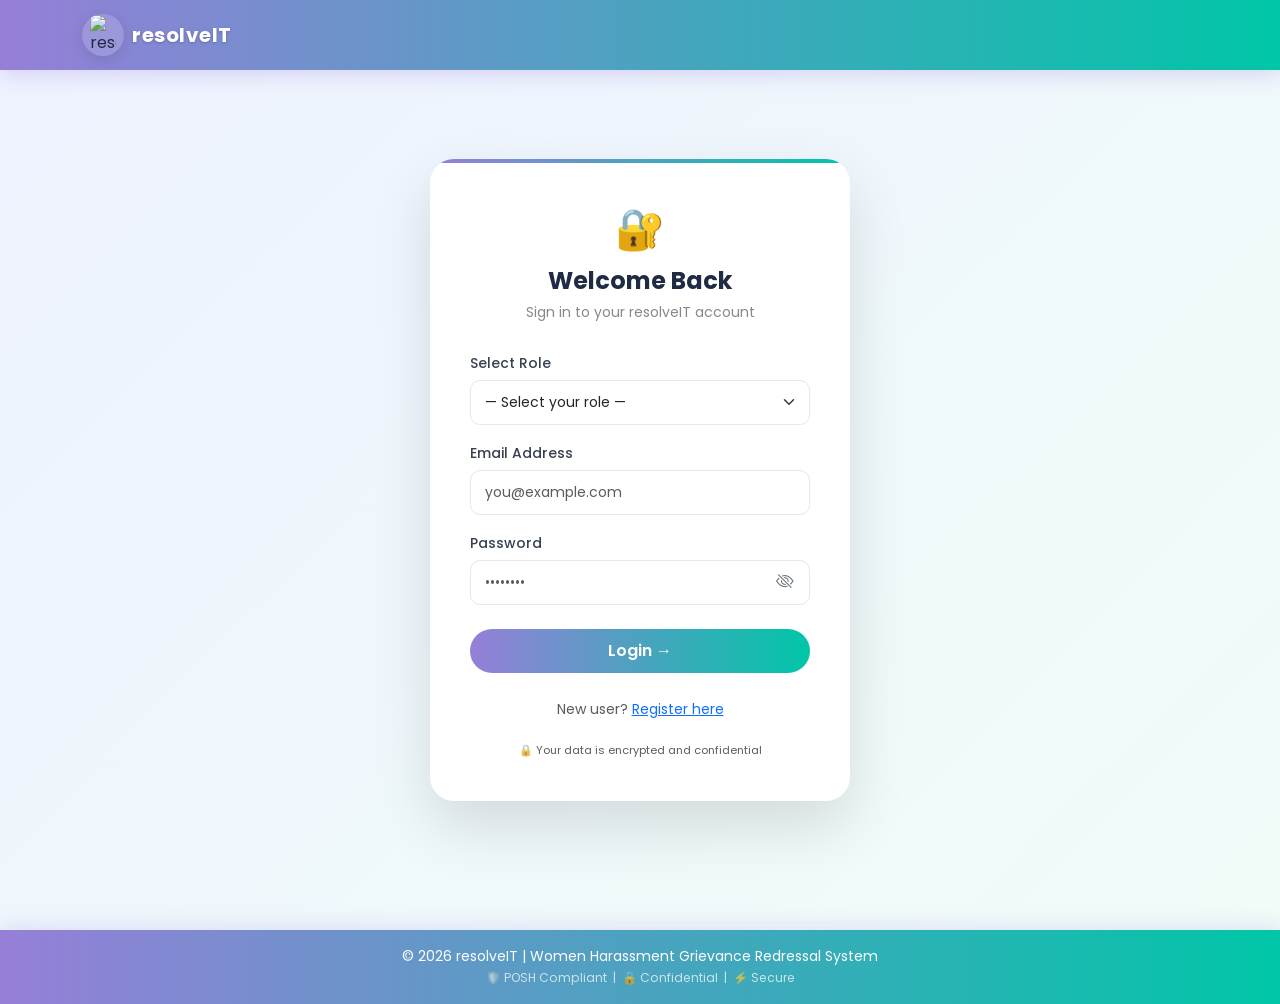
==== admin/case-details.html @ ec9382e7 "first commit" ====
<!DOCTYPE html>
<html lang="en">

<head>
    <meta charset="UTF-8">
    <title>Case Details | Admin — resolveIT</title>
    <meta name="viewport" content="width=device-width, initial-scale=1">
    <link href="https://cdn.jsdelivr.net/npm/bootstrap@5.3.2/dist/css/bootstrap.min.css" rel="stylesheet">
    <link rel="stylesheet" href="https://cdn.jsdelivr.net/npm/bootstrap-icons@1.11.3/font/bootstrap-icons.min.css">
    <link rel="stylesheet" href="../assets/style.css">
</head>

<body>

    <div class="dashboard-layout">

        <!-- SIDEBAR -->
        <div class="sidebar sidebar-admin">
            <div class="sidebar-brand"></div>
            <a href="dashboard.html"><span class="nav-icon"><i class="bi bi-speedometer2"></i></span> Dashboard</a>
            <a href="dashboard.html#casesSection"><span class="nav-icon"><i class="bi bi-folder2-open"></i></span> All Cases</a>
            <a href="#" class="active"><span class="nav-icon"><i class="bi bi-file-earmark-text-fill"></i></span> Case Details</a>
            <div class="mt-auto">
                <a href="../login.html" onclick="localStorage.removeItem('currentUser')">
                    <span class="nav-icon"><i class="bi bi-box-arrow-right"></i></span> Sign Out
                </a>
            </div>
        </div>

        <!-- MAIN CONTENT -->
        <div class="dashboard-content">

            <div class="mb-3">
                <a href="dashboard.html" class="btn btn-outline-secondary" style="border-radius:25px;font-size:13px">
                    ← Back to Dashboard
                </a>
            </div>

            <!-- CASE HEADER CARD -->
            <div class="premium-card">
                <div class="case-header">
                    <div>
                        <h3 id="caseTitle" class="mb-1"></h3>
                        <p class="text-muted mb-0" style="font-size:13px">Case ID: <code id="caseId"></code></p>
                    </div>
                    <span class="case-status-badge" id="caseStatus"></span>
                </div>

                <div class="case-meta-grid">
                    <div><label>Date Filed</label><p id="caseDate"></p></div>
                    <div><label>Priority</label><p id="casePriority"></p></div>
                    <div><label>Type</label><p id="caseType"></p></div>
                    <div><label>Assigned To</label><p id="assignedMemberName"></p></div>
                    <div><label>Complainant</label><p id="complainantName"></p></div>
                </div>

                <hr>

                <div class="case-description">
                    <h6 class="fw-semibold mb-2"><i class="bi bi-card-text me-1"></i> Description</h6>
                    <p id="caseDescription" style="line-height:1.8;color:#4b5563"></p>
                </div>

                <!-- EVIDENCE FILE SECTION — shown only if file was uploaded -->
                <div id="evidenceSection" style="display:none">
                    <hr>
                    <h6 class="fw-semibold mb-2">
                        <i class="bi bi-paperclip me-1"></i> Evidence File
                    </h6>
                    <div id="evidenceFileDisplay"></div>
                </div>

                <!-- INCIDENT DETAILS SECTION — shown only if any filled -->
                <div id="incidentSection" style="display:none">
                    <hr>
                    <h6 class="fw-semibold mb-2">
                        <i class="bi bi-geo-alt me-1"></i> Incident Details
                    </h6>
                    <div id="incidentDetailsDisplay" style="font-size:13px;color:#4b5563"></div>
                </div>
            </div>

            <!-- STATUS TIMELINE -->
            <div class="premium-card">
                <h5 class="mb-3"><i class="bi bi-bar-chart-steps me-2"></i>Case Progress</h5>
                <div class="timeline">
                    <div class="timeline-item active" id="tl-Submitted">Submitted</div>
                    <div style="color:#ccc">→</div>
                    <div class="timeline-item" id="tl-UnderReview">Under Review</div>
                    <div style="color:#ccc">→</div>
                    <div class="timeline-item" id="tl-InInvestigation">In Investigation</div>
                    <div style="color:#ccc">→</div>
                    <div class="timeline-item" id="tl-Resolved">Resolved</div>
                    <div class="timeline-item" id="tl-Escalated" style="background:#fee2e2;color:#991b1b;display:none">Escalated</div>
                </div>
            </div>

            <div class="row">
                <!-- ASSIGN CASE -->
                <div class="col-lg-6 mb-4">
                    <div class="premium-card h-100">
                        <h5 class="mb-3"><i class="bi bi-person-check-fill me-2"></i>Assign Case</h5>
                        <label class="form-label">Select Committee Member</label>
                        <select id="assignMember" class="form-select mb-3"></select>
                        <button class="custom-btn w-100" onclick="assignCase()">
                            Assign to Committee Member
                        </button>
                    </div>
                </div>

                <!-- STATUS CONTROL -->
                <div class="col-lg-6 mb-4">
                    <div class="premium-card h-100">
                        <h5 class="mb-3"><i class="bi bi-arrow-repeat me-2"></i>Update Case Status</h5>
                        <label class="form-label">New Status</label>
                        <select id="statusControl" class="form-select mb-3">
                            <option value="Under Review">Under Review</option>
                            <option value="In Investigation">In Investigation</option>
                            <option value="Resolved">Resolved</option>
                            <option value="Escalated">Escalated</option>
                        </select>
                        <button class="custom-btn w-100" onclick="updateCaseStatus()">
                            Update Status
                        </button>
                    </div>
                </div>
            </div>

            <!-- FEEDBACK -->
            <div class="premium-card">
                <h5 class="mb-3"><i class="bi bi-star-fill me-2 text-warning"></i>Complainant Feedback</h5>
                <div id="feedbackContainer"></div>
            </div>

        </div>
    </div>

    <script src="../assets/admin.js"></script>
    <script src="../assets/layout.js"></script>

    <script>
        const currentUser = JSON.parse(localStorage.getItem("currentUser"));
        if (!currentUser || (currentUser.role || "").toUpperCase() !== "ADMIN") {
            window.location.href = "../login.html";
        }
    </script>

</body>
</html>
---- assets/style.css ----
/* ============================================================ */
/*  resolveIT — Premium Enhanced Style Sheet                    */
/*  Theme: Purple → Blue → Teal | Glassmorphism + Micro-anim   */
/* ============================================================ */

/* ===== GOOGLE FONT ===== */
@import url('https://fonts.googleapis.com/css2?family=Poppins:wght@300;400;500;600;700;800&display=swap');

/* ===== ROOT VARIABLES ===== */
:root {
    --purple: #967fd8;
    --purple-deep: #7b5cff;
    --teal: #00c6a7;
    --teal-deep: #00a88c;
    --gradient-main: linear-gradient(90deg, #967fd8, #00c6a7);
    --gradient-deep: linear-gradient(135deg, #7b5cff, #00c6a7);
    --gradient-vertical: linear-gradient(180deg, #7b5cff 0%, #00c6a7 100%);
    --bg-light: #f4f6fb;
    --white: #ffffff;
    --shadow-sm: 0 4px 15px rgba(0, 0, 0, 0.06);
    --shadow-md: 0 8px 25px rgba(0, 0, 0, 0.08);
    --shadow-lg: 0 15px 40px rgba(0, 0, 0, 0.10);
    --shadow-xl: 0 25px 60px rgba(0, 0, 0, 0.12);
    --radius-sm: 10px;
    --radius-md: 15px;
    --radius-lg: 18px;
    --radius-xl: 24px;
    --transition: all 0.3s cubic-bezier(0.4, 0, 0.2, 1);
}

/* ===== BASE ===== */
* {
    box-sizing: border-box;
}

body {
    font-family: 'Poppins', sans-serif;
    margin: 0;
    background: var(--bg-light);
    color: #1f2a44;
    scroll-behavior: smooth;
}

/* ===== SCROLL REVEAL ===== */
.reveal {
    opacity: 0;
    transform: translateY(20px);
    transition: opacity 0.6s ease, transform 0.6s ease;
}

.reveal.visible {
    opacity: 1;
    transform: translateY(0);
}

/* ===================================================================
   NAVBAR — GLOBAL (custom-navbar on index, main-navbar on dashboards)
=================================================================== */

.custom-navbar {
    background: var(--gradient-main);
    padding: 14px 0;
    position: sticky;
    top: 0;
    z-index: 1000;
    box-shadow: 0 4px 20px rgba(150, 127, 216, 0.3);
    backdrop-filter: blur(10px);
}

.custom-navbar .container {
    display: flex;
    justify-content: space-between;
    align-items: center;
}

.brand-text {
    color: white;
    font-weight: 700;
    font-size: 20px;
    letter-spacing: 0.5px;
    text-shadow: 0 1px 3px rgba(0, 0, 0, 0.2);
}

/* Logo circle */
.logo-circle {
    width: 46px;
    height: 46px;
    border-radius: 50%;
    background: rgba(255, 255, 255, 0.95);
    display: flex;
    align-items: center;
    justify-content: center;
    box-shadow: 0 4px 15px rgba(0, 0, 0, 0.1);
    transition: var(--transition);
    overflow: hidden;
    flex-shrink: 0;
}

.logo-circle:hover {
    transform: scale(1.08);
}

.logo-circle img {
    width: 34px;
    height: 34px;
    object-fit: contain;
    object-position: center;
    display: block;
}

/* ===================================================================
   MAIN NAVBAR (dashboards via layout.js)
=================================================================== */

.main-navbar {
    height: 70px;
    background: var(--gradient-main);
    display: flex;
    align-items: center;
    justify-content: space-between;
    padding: 0 40px;
    color: white;
    position: sticky;
    top: 0;
    z-index: 999;
    box-shadow: 0 4px 20px rgba(150, 127, 216, 0.3);
    backdrop-filter: blur(10px);
}

.main-navbar .nav-left {
    display: flex;
    align-items: center;
    gap: 12px;
}

.main-navbar .logo-circle-sm {
    width: 38px;
    height: 38px;
    border-radius: 50%;
    background: rgba(255, 255, 255, 0.95);
    display: flex;
    align-items: center;
    justify-content: center;
    overflow: hidden;
    flex-shrink: 0;
}

.main-navbar .logo-circle-sm img {
    width: 28px;
    height: 28px;
    object-fit: contain;
    object-position: center;
    display: block;
}

.logo {
    font-size: 20px;
    font-weight: 700;
    letter-spacing: 0.5px;
}

.nav-right {
    display: flex;
    align-items: center;
    gap: 20px;
}
.custom-navbar {
    padding: 14px 0;
}

.brand-wrapper {
    display: flex;
    align-items: center;
}

.logo-circle {
    width: 42px;
    height: 42px;
    border-radius: 50%;
    background: rgba(255,255,255,0.15);
    display: flex;
    align-items: center;
    justify-content: center;
}

.logo-circle img {
    width: 26px;
    height: auto;
}

.brand-text {
    color: #ffffff;
    font-weight: 700;
    font-size: 20px;
    letter-spacing: 0.5px;
}
/* ===================================================================
   NOTIFICATION SYSTEM
=================================================================== */

.notification-wrapper {
    position: relative;
}

.notification-icon {
    cursor: pointer;
    position: relative;
    font-size: 22px;
    width: 40px;
    height: 40px;
    display: flex;
    align-items: center;
    justify-content: center;
    border-radius: 50%;
    background: rgba(255, 255, 255, 0.18);
    transition: var(--transition);
}

.notification-icon:hover {
    background: rgba(255, 255, 255, 0.30);
    transform: scale(1.05);
}

#notifCount {
    background: #ef4444;
    color: white;
    font-size: 10px;
    font-weight: 700;
    padding: 2px 5px;
    border-radius: 50%;
    position: absolute;
    top: -4px;
    right: -4px;
    min-width: 18px;
    text-align: center;
    animation: pulse 2s infinite;
}

@keyframes pulse {

    0%,
    100% {
        transform: scale(1);
    }

    50% {
        transform: scale(1.15);
    }
}

.notification-dropdown {
    position: absolute;
    right: 0;
    top: 52px;
    width: 310px;
    background: white;
    color: #333;
    border-radius: var(--radius-md);
    box-shadow: var(--shadow-xl);
    display: none;
    padding: 0;
    overflow: hidden;
    z-index: 1100;
    animation: dropIn 0.2s ease;
}

.notification-dropdown.show {
    display: block;
}

.notif-header {
    padding: 14px 18px;
    background: var(--gradient-deep);
    color: white;
    font-weight: 600;
    font-size: 13px;
    display: flex;
    justify-content: space-between;
    align-items: center;
}

.notif-clear-btn {
    font-size: 11px;
    cursor: pointer;
    opacity: 0.85;
    border: 1px solid rgba(255, 255, 255, 0.4);
    padding: 2px 8px;
    border-radius: 10px;
    transition: var(--transition);
}

.notif-clear-btn:hover {
    opacity: 1;
    background: rgba(255, 255, 255, 0.2);
}

.notif-list {
    max-height: 280px;
    overflow-y: auto;
}

.notif-item {
    padding: 12px 18px;
    border-bottom: 1px solid #f1f3f8;
    transition: var(--transition);
    cursor: default;
}

.notif-item:last-child {
    border-bottom: none;
}

.notif-item:hover {
    background: #f9f7ff;
}

.notif-item .notif-msg {
    font-size: 13px;
    color: #333;
    font-weight: 500;
}

.notif-item small {
    font-size: 11px;
    color: #999;
}

.notif-item.unread {
    border-left: 3px solid var(--purple);
    background: #faf7ff;
}

.notif-empty {
    padding: 30px 18px;
    text-align: center;
    color: #aaa;
    font-size: 13px;
}

/* ===================================================================
   PROFILE DROPDOWN
=================================================================== */

.profile-wrapper {
    position: relative;
}

.profile-icon {
    width: 38px;
    height: 38px;
    background: rgba(255, 255, 255, 0.95);
    color: var(--purple-deep);
    font-weight: 700;
    font-size: 15px;
    border-radius: 50%;
    display: flex;
    align-items: center;
    justify-content: center;
    cursor: pointer;
    transition: var(--transition);
    box-shadow: 0 2px 10px rgba(0, 0, 0, 0.1);
}

.profile-icon:hover {
    transform: scale(1.08);
    box-shadow: 0 4px 15px rgba(0, 0, 0, 0.15);
}

.profile-dropdown {
    position: absolute;
    right: 0;
    top: 50px;
    background: white;
    color: #333;
    width: 200px;
    border-radius: var(--radius-md);
    display: none;
    box-shadow: var(--shadow-xl);
    padding: 0;
    overflow: hidden;
    z-index: 1100;
    animation: dropIn 0.2s ease;
}

.profile-dropdown.show {
    display: block;
}

.profile-dropdown-header {
    padding: 16px;
    background: var(--gradient-deep);
    color: white;
    text-align: center;
}

.profile-dropdown-header .p-avatar {
    width: 44px;
    height: 44px;
    background: rgba(255, 255, 255, 0.25);
    border-radius: 50%;
    display: flex;
    align-items: center;
    justify-content: center;
    font-size: 20px;
    font-weight: 700;
    margin: 0 auto 8px;
}

.profile-name {
    font-weight: 600;
    font-size: 14px;
}

.profile-role-badge {
    font-size: 10px;
    opacity: 0.8;
    margin-top: 2px;
}

.profile-dropdown-body {
    padding: 10px;
}

.profile-dropdown button.logout-btn {
    width: 100%;
    border: none;
    padding: 10px;
    background: var(--gradient-main);
    color: white;
    border-radius: var(--radius-sm);
    font-weight: 600;
    cursor: pointer;
    transition: var(--transition);
    font-family: 'Poppins', sans-serif;
}

.profile-dropdown button.logout-btn:hover {
    opacity: 0.9;
    transform: translateY(-1px);
}

@keyframes dropIn {
    from {
        opacity: 0;
        transform: translateY(-8px);
    }

    to {
        opacity: 1;
        transform: translateY(0);
    }
}

/* ===================================================================
   HERO SECTION
=================================================================== */

.hero-section {
    height: 100vh;
    background:
        linear-gradient(rgba(15, 25, 45, 0.78), rgba(15, 25, 45, 0.78)),
        url("https://i.pinimg.com/736x/2a/78/f1/2a78f1f788bfbb280423783ae21b3d65.jpg");
    background-size: cover;
    background-position: center;
    background-repeat: no-repeat;
    display: flex;
    align-items: center;
    position: relative;
}

.hero-section::before {
    content: '';
    position: absolute;
    inset: 0;
    background: linear-gradient(135deg, rgba(123, 92, 255, 0.15) 0%, rgba(0, 198, 167, 0.10) 100%);
}

.hero-title {
    font-size: 50px;
    font-weight: 800;
    line-height: 1.2;
    text-shadow: 0 2px 20px rgba(0, 0, 0, 0.3);
}

.animated-text {
    color: #a78bfa;
    min-height: 1.2em;
    display: inline-block;
    border-right: 3px solid #a78bfa;
    padding-right: 4px;
    animation: blink 0.7s step-end infinite;
}

@keyframes blink {

    from,
    to {
        border-color: transparent;
    }

    50% {
        border-color: #a78bfa;
    }
}

.hero-subtitle {
    font-size: 18px;
    opacity: 0.9;
    max-width: 500px;
}

.trust-badges {
    font-size: 14px;
    opacity: 0.85;
    background: rgba(255, 255, 255, 0.08);
    backdrop-filter: blur(10px);
    border: 1px solid rgba(255, 255, 255, 0.15);
    border-radius: 50px;
    padding: 10px 22px;
    display: inline-block;
    margin-top: 8px;
}

/* ===================================================================
   BUTTONS
=================================================================== */

.custom-btn {
    background: var(--gradient-main);
    border: none;
    color: white;
    border-radius: 30px;
    padding: 10px 28px;
    font-weight: 600;
    transition: var(--transition);
    font-family: 'Poppins', sans-serif;
    cursor: pointer;
    display: inline-block;
    text-decoration: none;
}

.custom-btn:hover {
    transform: translateY(-3px);
    box-shadow: 0 10px 25px rgba(123, 92, 255, 0.35);
    color: white;
    opacity: 0.95;
}

.premium-btn {
    background: var(--gradient-deep);
    border: none;
    color: white;
    padding: 12px 24px;
    border-radius: var(--radius-sm);
    font-weight: 600;
    transition: var(--transition);
    cursor: pointer;
    font-family: 'Poppins', sans-serif;
}

.premium-btn:hover {
    transform: translateY(-2px);
    box-shadow: 0 8px 25px rgba(123, 92, 255, 0.35);
}

.btn {
    transition: var(--transition);
}

.btn:hover {
    transform: translateY(-2px);
}

/* ===================================================================
   AWARENESS / INFO CARDS
=================================================================== */

.awareness-section {
    background: #f8f9fa;
}

.section-title {
    font-weight: 700;
    color: #1f2a44;
    position: relative;
}

.section-title::after {
    content: '';
    display: block;
    width: 50px;
    height: 3px;
    background: var(--gradient-main);
    border-radius: 3px;
    margin: 10px auto 0;
}

.info-card {
    background: white;
    padding: 28px;
    border-radius: var(--radius-lg);
    box-shadow: var(--shadow-md);
    transition: var(--transition);
    border: 1px solid rgba(150, 127, 216, 0.1);
    position: relative;
    overflow: hidden;
}

.info-card::before {
    content: '';
    position: absolute;
    top: 0;
    left: 0;
    right: 0;
    height: 4px;
    background: var(--gradient-main);
    transform: scaleX(0);
    transition: transform 0.3s ease;
    transform-origin: left;
}

.info-card:hover {
    transform: translateY(-8px);
    box-shadow: var(--shadow-xl);
    background-color: rgb(199, 238, 248);
}

.info-card:hover::before {
    transform: scaleX(1);
}

/* ===================================================================
   FOOTER
=================================================================== */

.footer,
.dashboard-footer {
    background: var(--gradient-main);
    color: white;
    padding: 16px 0;
    text-align: center;
    font-size: 14px;
    margin-top: 40px;
    box-shadow: 0 -4px 20px rgba(150, 127, 216, 0.2);
}

/* ===================================================================
   AUTH PAGES
=================================================================== */

.auth-body {
    background: linear-gradient(135deg, #eef2ff 0%, #f0fdf8 100%);
    min-height: 100vh;
    margin: 0;
}

.auth-navbar {
    background: white;
    padding: 16px 0;
    box-shadow: var(--shadow-sm);
}

.auth-navbar .brand-text {
    color: #333;
}

.auth-container {
    display: flex;
    justify-content: center;
    align-items: center;
    min-height: calc(100vh - 80px);
    padding: 20px;
}

.auth-card {
    background: white;
    padding: 40px;
    border-radius: var(--radius-xl);
    box-shadow: var(--shadow-xl);
    width: 100%;
    max-width: 420px;
    position: relative;
    overflow: hidden;
    animation: fadeInUp 0.5s ease;
}

.auth-card::before {
    content: '';
    position: absolute;
    top: 0;
    left: 0;
    right: 0;
    height: 4px;
    background: var(--gradient-main);
}

.auth-title {
    font-weight: 700;
    color: #1f2a44;
    margin-bottom: 6px;
}

.auth-subtitle {
    color: #888;
    font-size: 14px;
    margin-bottom: 28px;
}

/* ===================================================================
   FORM CONTROLS
=================================================================== */

.form-control,
.form-select {
    border-radius: var(--radius-sm);
    padding: 11px 14px;
    border: 1.5px solid #e5e7eb;
    transition: var(--transition);
    font-family: 'Poppins', sans-serif;
    font-size: 14px;
}

.form-control:focus,
.form-select:focus {
    box-shadow: 0 0 0 3px rgba(123, 92, 255, 0.15);
    border-color: var(--purple);
    outline: none;
}

.form-label {
    font-weight: 500;
    font-size: 14px;
    color: #374151;
    margin-bottom: 6px;
}

/* ===================================================================
   DASHBOARD LAYOUT
=================================================================== */

.dashboard-body,
body {
    background: var(--bg-light);
    min-height: 100vh;
}

.dashboard-layout {
    display: flex;
    min-height: 100vh;
}

/* ===== SIDEBAR ===== */
.sidebar {
    width: 260px;
    min-width: 260px;
    background: #7b5cff;
    padding: 28px 18px;
    display: flex;
    flex-direction: column;
    position: sticky;
    top: 0;
    height: 100vh;
    box-shadow: 4px 0 25px rgba(123, 92, 255, 0.20);
    overflow-y: auto;
}

/* Role-specific sidebar colors from navbar gradient (#967fd8, #7b5cff, #00c6a7) */
.sidebar-admin {
    background:#2fa6bb;
    box-shadow: 4px 0 25px rgba(123, 92, 255, 0.25);
}

.sidebar-committee {
    background: #5fbcb6;
    box-shadow: 4px 0 25px rgba(150, 127, 216, 0.25);
}

.sidebar-complainant {
    background: #967fd8;
    box-shadow: 4px 0 25px rgba(0, 168, 140, 0.25);
}

.sidebar-brand {
    display: flex;
    align-items: center;
    gap: 12px;
    margin-bottom: 40px;
}

.sidebar-logo-circle {
    width: 40px;
    height: 40px;
    border-radius: 50%;
    background: rgba(255, 255, 255, 0.95);
    display: flex;
    align-items: center;
    justify-content: center;
    flex-shrink: 0;
    overflow: hidden;
}

.sidebar-logo-circle img {
    width: 30px;
    height: 30px;
    object-fit: contain;
    object-position: center;
    display: block;
}

.sidebar h4 {
    color: white;
    font-weight: 700;
    font-size: 18px;
    margin: 0;
    letter-spacing: 0.5px;
}

.sidebar-section-label {
    color: rgba(255, 255, 255, 0.5);
    font-size: 10px;
    font-weight: 600;
    text-transform: uppercase;
    letter-spacing: 1.5px;
    padding: 8px 15px 4px;
    margin-top: 8px;
}

.sidebar a {
    color: rgba(255, 255, 255, 0.82);
    padding: 11px 15px;
    border-radius: var(--radius-sm);
    text-decoration: none;
    margin-bottom: 4px;
    display: flex;
    align-items: center;
    gap: 10px;
    font-weight: 500;
    font-size: 14px;
    transition: var(--transition);
}

.sidebar a:hover {
    background: rgba(255, 255, 255, 0.18);
    transform: translateX(6px);
    color: white;
}

.sidebar a.active {
    background: rgba(255, 255, 255, 0.25);
    color: white;
    font-weight: 600;
    box-shadow: 0 4px 15px rgba(0, 0, 0, 0.1);
}

.sidebar a .nav-icon {
    width: 18px;
    text-align: center;
}

.sidebar-divider {
    border: none;
    border-top: 1px solid rgba(255, 255, 255, 0.15);
    margin: 15px 0;
}

/* ===== MAIN CONTENT ===== */
.dashboard-content {
    flex: 1;
    padding: 36px 40px;
    overflow-y: auto;
    animation: fadeInUp 0.4s ease;
}

/* ===================================================================
   DASHBOARD HEADER
=================================================================== */

.dashboard-header {
    display: flex;
    justify-content: space-between;
    align-items: center;
    margin-bottom: 32px;
}

.dashboard-header h2 {
    font-weight: 700;
    color: #1f2a44;
    margin-bottom: 4px;
}

.dashboard-header .text-muted {
    font-size: 14px;
}

.profile-circle {
    width: 42px;
    height: 42px;
    background: var(--gradient-deep);
    color: white;
    border-radius: 50%;
    display: flex;
    align-items: center;
    justify-content: center;
    font-weight: 700;
    font-size: 16px;
    box-shadow: var(--shadow-sm);
}

/* ===================================================================
   STAT CARDS — Animated Counters
=================================================================== */

.stats-grid {
    display: grid;
    grid-template-columns: repeat(auto-fit, minmax(200px, 1fr));
    gap: 20px;
    margin-bottom: 32px;
}

.stat-card {
    background: white;
    padding: 24px;
    border-radius: var(--radius-lg);
    box-shadow: var(--shadow-md);
    position: relative;
    overflow: hidden;
    transition: var(--transition);
    cursor: default;
    border: 1px solid rgba(123, 92, 255, 0.06);
}

.stat-card:hover {
    transform: translateY(-6px);
    box-shadow: var(--shadow-xl);
}

.stat-card::after {
    content: '';
    position: absolute;
    top: -40px;
    right: -40px;
    width: 130px;
    height: 130px;
    background: var(--gradient-deep);
    opacity: 0.06;
    border-radius: 50%;
}

.stat-card .stat-icon {
    width: 46px;
    height: 46px;
    border-radius: 12px;
    display: flex;
    align-items: center;
    justify-content: center;
    font-size: 20px;
    margin-bottom: 14px;
}

.stat-card h3 {
    font-size: 28px;
    font-weight: 800;
    margin-bottom: 4px;
    color: #1f2a44;
}

.stat-card p {
    margin: 0;
    color: #888;
    font-size: 13px;
    font-weight: 500;
}

/* Stat card accent colors */
.stat-card.accent-purple .stat-icon {
    background: #f3edff;
    color: var(--purple-deep);
}

.stat-card.accent-teal .stat-icon {
    background: #e0faf6;
    color: var(--teal-deep);
}

.stat-card.accent-blue .stat-icon {
    background: #dbeafe;
    color: #1e40af;
}

.stat-card.accent-red .stat-icon {
    background: #fee2e2;
    color: #dc2626;
}

.stat-card.accent-gold .stat-icon {
    background: #fef3c7;
    color: #d97706;
}

/* ===================================================================
   TABLE DESIGN
=================================================================== */

.table-wrapper {
    background: white;
    padding: 24px;
    border-radius: var(--radius-lg);
    box-shadow: var(--shadow-md);
    transition: var(--transition);
    border: 1px solid rgba(123, 92, 255, 0.05);
}

.table-wrapper:hover {
    box-shadow: var(--shadow-xl);
}

.table {
    background: white;
    border-radius: var(--radius-md);
    overflow: hidden;
    margin-bottom: 0;
}

.table thead tr {
    background: var(--gradient-main);
}

.table thead th {
    background: transparent;
    color: white;
    font-weight: 600;
    font-size: 13px;
    padding: 14px 16px;
    border: none;
    white-space: nowrap;
}

.table td {
    vertical-align: middle;
    font-size: 13.5px;
    padding: 13px 16px;
    border-color: #f3f4f8;
}

.table tbody tr {
    transition: var(--transition);
}

.table tbody tr:hover {
    background: #faf8ff;
}

/* ===================================================================
   STATUS BADGES
=================================================================== */

.status-badge {
    padding: 5px 14px;
    border-radius: 25px;
    font-size: 12px;
    font-weight: 600;
    display: inline-block;
    white-space: nowrap;
}

.status-Submitted {
    background: #fef3c7;
    color: #d97706;
}

.status-UnderReview,
.status-Under\ Review {
    background: #dbeafe;
    color: #1e40af;
}

.status-UnInvestigation {
    background: #ede9fe;
    color: #6d28d9;
}

.status-Resolved {
    background: #d1fae5;
    color: #065f46;
}

.status-Escalated {
    background: #fee2e2;
    color: #991b1b;
}

.status-InProgress {
    background: #e0f2fe;
    color: #0c4a6e;
}

.status-Closed {
    background: #f3f4f6;
    color: #374151;
}

/* ===================================================================
   CASE CARDS
=================================================================== */

.case-card {
    background: white;
    padding: 28px;
    border-radius: var(--radius-lg);
    box-shadow: var(--shadow-md);
    margin-bottom: 24px;
    transition: var(--transition);
    border: 1px solid rgba(123, 92, 255, 0.05);
}

.case-card:hover {
    transform: translateY(-4px);
    box-shadow: var(--shadow-xl);
}

.case-card h5 {
    font-weight: 700;
    color: #1f2a44;
    margin-bottom: 18px;
}

/* ===================================================================
   FORM CARDS
=================================================================== */

.form-card {
    background: white;
    padding: 35px;
    border-radius: var(--radius-xl);
    box-shadow: var(--shadow-lg);
    max-width: 720px;
    border: 1px solid rgba(123, 92, 255, 0.06);
}

.form-card label {
    font-weight: 500;
    font-size: 14px;
}

/* ===================================================================
   TIMELINE
=================================================================== */

/* Vertical timeline (case tracking) */
.timeline-vertical {
    position: relative;
    padding-left: 32px;
}

.timeline-vertical::before {
    content: '';
    position: absolute;
    left: 12px;
    top: 0;
    bottom: 0;
    width: 2px;
    background: var(--gradient-vertical);
    border-radius: 2px;
}

.timeline-vertical .tv-item {
    position: relative;
    margin-bottom: 28px;
}

.timeline-vertical .tv-item::before {
    content: '';
    position: absolute;
    left: -21px;
    top: 4px;
    width: 14px;
    height: 14px;
    background: var(--purple);
    border-radius: 50%;
    border: 3px solid white;
    box-shadow: 0 0 0 2px var(--purple);
}

.timeline-vertical .tv-item.completed::before {
    background: var(--teal);
    box-shadow: 0 0 0 2px var(--teal);
}

.tv-item .tv-title {
    font-weight: 600;
    font-size: 14px;
    color: #1f2a44;
}

.tv-item .tv-time {
    font-size: 12px;
    color: #999;
}

/* Horizontal timeline pill (committee) */
.timeline {
    display: flex;
    gap: 10px;
    align-items: center;
    flex-wrap: wrap;
}

.timeline-item {
    padding: 9px 22px;
    border-radius: 30px;
    background: #f1f3f8;
    font-size: 13px;
    font-weight: 500;
    position: relative;
    transition: var(--transition);
    color: #555;
}

.timeline-item.active {
    background: var(--gradient-main);
    color: white;
    box-shadow: 0 4px 15px rgba(123, 92, 255, 0.3);
}

/* ===================================================================
   ALERT CARDS (Admin system alerts)
=================================================================== */

.alert-card {
    padding: 14px 18px;
    border-radius: var(--radius-sm);
    margin-bottom: 10px;
    font-size: 13px;
    font-weight: 500;
    display: flex;
    align-items: center;
    gap: 10px;
}

.alert-escalated {
    background: #fee2e2;
    color: #dc2626;
    border-left: 4px solid #dc2626;
}

.alert-newuser {
    background: #dbeafe;
    color: #1e40af;
    border-left: 4px solid #1e40af;
}

.alert-info {
    background: #d1fae5;
    color: #065f46;
    border-left: 4px solid #065f46;
}

.alert-warning {
    background: #fef3c7;
    color: #d97706;
    border-left: 4px solid #d97706;
}

/* ===================================================================
   MEMBER CARDS
=================================================================== */

.member-card {
    background: white;
    padding: 22px;
    border-radius: var(--radius-md);
    box-shadow: var(--shadow-sm);
    margin-bottom: 20px;
    transition: var(--transition);
    border: 1px solid rgba(123, 92, 255, 0.07);
    position: relative;
    overflow: hidden;
}

.member-card::before {
    content: '';
    position: absolute;
    top: 0;
    left: 0;
    bottom: 0;
    width: 4px;
    background: var(--gradient-vertical);
}

.member-card:hover {
    transform: translateY(-5px);
    box-shadow: var(--shadow-lg);
}

.member-avatar {
    width: 48px;
    height: 48px;
    border-radius: 50%;
    background: var(--gradient-deep);
    color: white;
    font-weight: 700;
    font-size: 18px;
    display: flex;
    align-items: center;
    justify-content: center;
    margin-bottom: 12px;
}

/* ===================================================================
   PROFILE AVATAR (settings page)
=================================================================== */

.profile-avatar {
    width: 90px;
    height: 90px;
    background: var(--gradient-deep);
    color: white;
    font-size: 32px;
    font-weight: 700;
    border-radius: 50%;
    display: flex;
    align-items: center;
    justify-content: center;
    margin: 0 auto;
    box-shadow: 0 8px 25px rgba(123, 92, 255, 0.35);
}

/* ===================================================================
   SEARCH INPUT
=================================================================== */

#searchInput {
    max-width: 280px;
    border-radius: 25px;
    padding-left: 18px;
}

/* ===================================================================
   PREMIUM CARD (admin case-details)
=================================================================== */

.admin-case-body {
    background: linear-gradient(135deg, #eef2ff, #f0fdf8);
    font-family: 'Poppins', sans-serif;
}

.premium-card {
    background: white;
    border-radius: var(--radius-xl);
    padding: 32px;
    box-shadow: var(--shadow-lg);
    margin-bottom: 24px;
    border: 1px solid rgba(123, 92, 255, 0.06);
    transition: var(--transition);
}

.premium-card:hover {
    box-shadow: var(--shadow-xl);
}

.case-header {
    display: flex;
    justify-content: space-between;
    align-items: flex-start;
    margin-bottom: 20px;
}

.case-status-badge {
    padding: 6px 18px;
    border-radius: 50px;
    font-size: 12px;
    font-weight: 600;
}

.case-status-badge.UnderReview {
    background: #dbeafe;
    color: #1e40af;
}

.case-status-badge.Resolved {
    background: #d1fae5;
    color: #065f46;
}

.case-status-badge.Escalated {
    background: #fee2e2;
    color: #991b1b;
}

.case-status-badge.Submitted {
    background: #fef3c7;
    color: #d97706;
}

.case-meta-grid {
    display: grid;
    grid-template-columns: repeat(auto-fit, minmax(130px, 1fr));
    gap: 18px;
    margin: 20px 0;
}

.case-meta-grid label {
    font-size: 11px;
    color: #9ca3af;
    font-weight: 500;
    text-transform: uppercase;
    letter-spacing: 0.5px;
    display: block;
    margin-bottom: 4px;
}

.case-meta-grid p {
    font-weight: 600;
    color: #1f2a44;
    margin: 0;
}

.premium-select {
    border-radius: var(--radius-sm);
    padding: 11px 14px;
    border: 1.5px solid #e5e7eb;
    width: 100%;
    font-family: 'Poppins', sans-serif;
    font-size: 14px;
}

/* ===================================================================
   AUDIT LOG TABLE
=================================================================== */

.audit-table .table thead th {
    background: var(--gradient-main);
}

.audit-table .log-action-badge {
    padding: 3px 10px;
    border-radius: 20px;
    font-size: 11px;
    font-weight: 600;
}

.log-register {
    background: #dbeafe;
    color: #1e40af;
}

.log-submitted {
    background: #fef3c7;
    color: #d97706;
}

.log-assigned {
    background: #ede9fe;
    color: #6d28d9;
}

.log-status {
    background: #d1fae5;
    color: #065f46;
}

.log-feedback {
    background: #fce7f3;
    color: #9d174d;
}

.log-resolved {
    background: #d1fae5;
    color: #065f46;
}

/* ===================================================================
   CHAT SYSTEM
=================================================================== */

.chat-box {
    background: white;
    border-radius: var(--radius-lg);
    box-shadow: var(--shadow-md);
    overflow: hidden;
    display: flex;
    flex-direction: column;
    height: 400px;
    border: 1px solid rgba(123, 92, 255, 0.08);
}

.chat-header {
    padding: 16px 20px;
    background: var(--gradient-deep);
    color: white;
    font-weight: 600;
    font-size: 14px;
    display: flex;
    align-items: center;
    gap: 10px;
}

.chat-header .chat-icon {
    width: 32px;
    height: 32px;
    background: rgba(255, 255, 255, 0.2);
    border-radius: 50%;
    display: flex;
    align-items: center;
    justify-content: center;
    font-size: 14px;
}

.chat-messages {
    flex: 1;
    overflow-y: auto;
    padding: 16px;
    display: flex;
    flex-direction: column;
    gap: 12px;
    background: #faf9fe;
    scrollbar-width: thin;
    scrollbar-color: var(--purple) transparent;
}

.chat-messages::-webkit-scrollbar {
    width: 4px;
}

.chat-messages::-webkit-scrollbar-thumb {
    background: var(--purple);
    border-radius: 4px;
}

.chat-msg {
    max-width: 80%;
    padding: 10px 15px;
    border-radius: 16px;
    font-size: 13px;
    animation: msgIn 0.25s ease;
    position: relative;
}

@keyframes msgIn {
    from {
        opacity: 0;
        transform: translateY(8px);
    }

    to {
        opacity: 1;
        transform: translateY(0);
    }
}

.chat-msg.sent {
    background: var(--gradient-deep);
    color: white;
    align-self: flex-end;
    border-bottom-right-radius: 4px;
}

.chat-msg.received {
    background: white;
    color: #333;
    align-self: flex-start;
    border-bottom-left-radius: 4px;
    box-shadow: var(--shadow-sm);
}

.chat-msg .msg-sender {
    font-size: 10px;
    font-weight: 600;
    opacity: 0.75;
    margin-bottom: 4px;
}

.chat-msg.sent .msg-sender {
    color: rgba(255, 255, 255, 0.8);
}

.chat-msg.received .msg-sender {
    color: var(--purple);
}

.chat-msg .msg-time {
    font-size: 10px;
    opacity: 0.6;
    text-align: right;
    margin-top: 4px;
}

.chat-input-area {
    padding: 14px 16px;
    border-top: 1px solid #f0f0f5;
    display: flex;
    gap: 10px;
    background: white;
}

.chat-input-area input {
    flex: 1;
    border: 1.5px solid #e5e7eb;
    border-radius: 25px;
    padding: 10px 18px;
    font-size: 13px;
    font-family: 'Poppins', sans-serif;
    outline: none;
    transition: var(--transition);
}

.chat-input-area input:focus {
    border-color: var(--purple);
    box-shadow: 0 0 0 3px rgba(123, 92, 255, 0.1);
}

.chat-send-btn {
    width: 42px;
    height: 42px;
    background: var(--gradient-deep);
    border: none;
    border-radius: 50%;
    color: white;
    font-size: 16px;
    cursor: pointer;
    display: flex;
    align-items: center;
    justify-content: center;
    transition: var(--transition);
    flex-shrink: 0;
}

.chat-send-btn:hover {
    transform: scale(1.08);
    box-shadow: 0 4px 15px rgba(123, 92, 255, 0.4);
}

/* ===================================================================
   STAR RATING (FEEDBACK)
=================================================================== */

.star-rating {
    display: flex;
    gap: 6px;
    margin: 10px 0;
}

.star-rating span {
    font-size: 28px;
    cursor: pointer;
    color: #d1d5db;
    transition: var(--transition);
    line-height: 1;
}

.star-rating span:hover,
.star-rating span.active {
    color: #f59e0b;
}

.feedback-card {
    background: linear-gradient(135deg, #fffbeb, #fef3c7);
    border: 1px solid #fde68a;
    border-radius: var(--radius-md);
    padding: 20px;
    margin-top: 16px;
}

.feedback-display-stars {
    color: #f59e0b;
    font-size: 18px;
}

/* ===================================================================
   GLASSMORPHISM OVERLAYS
=================================================================== */

.glass-card {
    background: rgba(255, 255, 255, 0.7);
    backdrop-filter: blur(16px);
    -webkit-backdrop-filter: blur(16px);
    border: 1px solid rgba(255, 255, 255, 0.8);
    border-radius: var(--radius-xl);
    box-shadow: 0 8px 32px rgba(123, 92, 255, 0.12);
}

/* ===================================================================
   PRIORITY TEXT
=================================================================== */

.priority-text {
    font-weight: 600;
}

.priority-High {
    color: #dc2626;
}

.priority-Medium {
    color: #d97706;
}

.priority-Low {
    color: #059669;
}

/* ===================================================================
   SEARCH FILTER ROW
=================================================================== */

.filter-row {
    display: flex;
    justify-content: space-between;
    align-items: center;
    margin-bottom: 20px;
    flex-wrap: wrap;
    gap: 12px;
}

.filter-row h5 {
    margin: 0;
    font-weight: 700;
    color: #1f2a44;
}

/* ===================================================================
   ANIMATIONS
=================================================================== */

@keyframes fadeIn {
    from {
        opacity: 0;
    }

    to {
        opacity: 1;
    }
}

@keyframes fadeInUp {
    from {
        opacity: 0;
        transform: translateY(20px);
    }

    to {
        opacity: 1;
        transform: translateY(0);
    }
}

@keyframes slideInLeft {
    from {
        opacity: 0;
        transform: translateX(-20px);
    }

    to {
        opacity: 1;
        transform: translateX(0);
    }
}

@keyframes countUp {
    from {
        opacity: 0;
        transform: scale(0.8);
    }

    to {
        opacity: 1;
        transform: scale(1);
    }
}

.fade-in {
    animation: fadeIn 0.5s ease forwards;
}

.fade-in-up {
    animation: fadeInUp 0.5s ease forwards;
}

a {
    transition: color 0.3s ease;
}

a:hover {
    color: var(--teal) !important;
}

/* ===================================================================
   ASSIGNED BADGE (Sidebar)
=================================================================== */

.assigned-badge {
    background: #ef4444;
    color: white;
    font-size: 10px;
    font-weight: 700;
    padding: 1px 7px;
    border-radius: 12px;
    margin-left: auto;
}

/* ===================================================================
   RESPONSIVE POLISH
=================================================================== */

@media (max-width: 992px) {
    .sidebar {
        width: 220px;
        min-width: 220px;
    }

    .dashboard-content {
        padding: 24px 20px;
    }
}

@media (max-width: 768px) {
    .dashboard-layout {
        flex-direction: column;
    }

    .sidebar {
        width: 100%;
        height: auto;
        position: static;
        flex-direction: row;
        flex-wrap: wrap;
        padding: 12px 16px;
    }

    .sidebar a {
        padding: 8px 12px;
        font-size: 12px;
    }

    .dashboard-content {
        padding: 20px 14px;
    }

    .stat-card {
        margin-bottom: 14px;
    }

    .hero-title {
        font-size: 32px;
    }

    .main-navbar {
        padding: 0 20px;
    }

    .chat-box {
        height: 320px;
    }

    .timeline {
        flex-wrap: wrap;
    }
}

@media (max-width: 576px) {

    .form-card,
    .auth-card {
        padding: 24px 18px;
    }

    .stats-grid {
        grid-template-columns: 1fr 1fr;
    }
}

/* ===================================================================
   NAV LOGO (legacy support)
=================================================================== */
.nav-logo {
    height: 42px;
    width: auto;
}

/* ===================================================================
   MISC
=================================================================== */

.text-gradient {
    background: var(--gradient-main);
    -webkit-background-clip: text;
    -webkit-text-fill-color: transparent;
    background-clip: text;
}

.divider-gradient {
    border: none;
    height: 2px;
    background: var(--gradient-main);
    border-radius: 2px;
    margin: 20px 0;
    opacity: 0.3;
}

.section-header {
    display: flex;
    justify-content: space-between;
    align-items: center;
    margin-bottom: 20px;
}

.section-header h5 {
    font-weight: 700;
    color: #1f2a44;
    margin: 0;
}

/* Tooltip-style notif badge in sidebar */
.sidebar-notif-dot {
    width: 8px;
    height: 8px;
    background: #ef4444;
    border-radius: 50%;
    margin-left: auto;
    animation: pulse 2s infinite;
}
/* ===== FILE UPLOAD ===== */
.upload-area {
    border: 2px dashed #967fd8;
    border-radius: 12px;
    padding: 28px;
    text-align: center;
    cursor: pointer;
    transition: all 0.3s ease;
    background: #faf8ff;
}

.upload-area:hover {
    background: #f3edff;
    border-color: #7b5cff;
}

.upload-icon {
    font-size: 32px;
    margin-bottom: 8px;
}

.upload-text {
    font-weight: 600;
    color: #7b5cff;
    font-size: 14px;
}

.upload-sub {
    font-size: 12px;
    color: #999;
    margin-top: 4px;
}

.file-preview {
    display: flex;
    align-items: center;
    justify-content: space-between;
    background: #f0fdf4;
    border: 1px solid #bbf7d0;
    border-radius: 8px;
    padding: 10px 14px;
    font-size: 13px;
    color: #065f46;
    font-weight: 500;
}

.remove-file {
    cursor: pointer;
    color: #dc2626;
    font-size: 12px;
    font-weight: 600;
}

.remove-file:hover {
    opacity: 0.7;
}
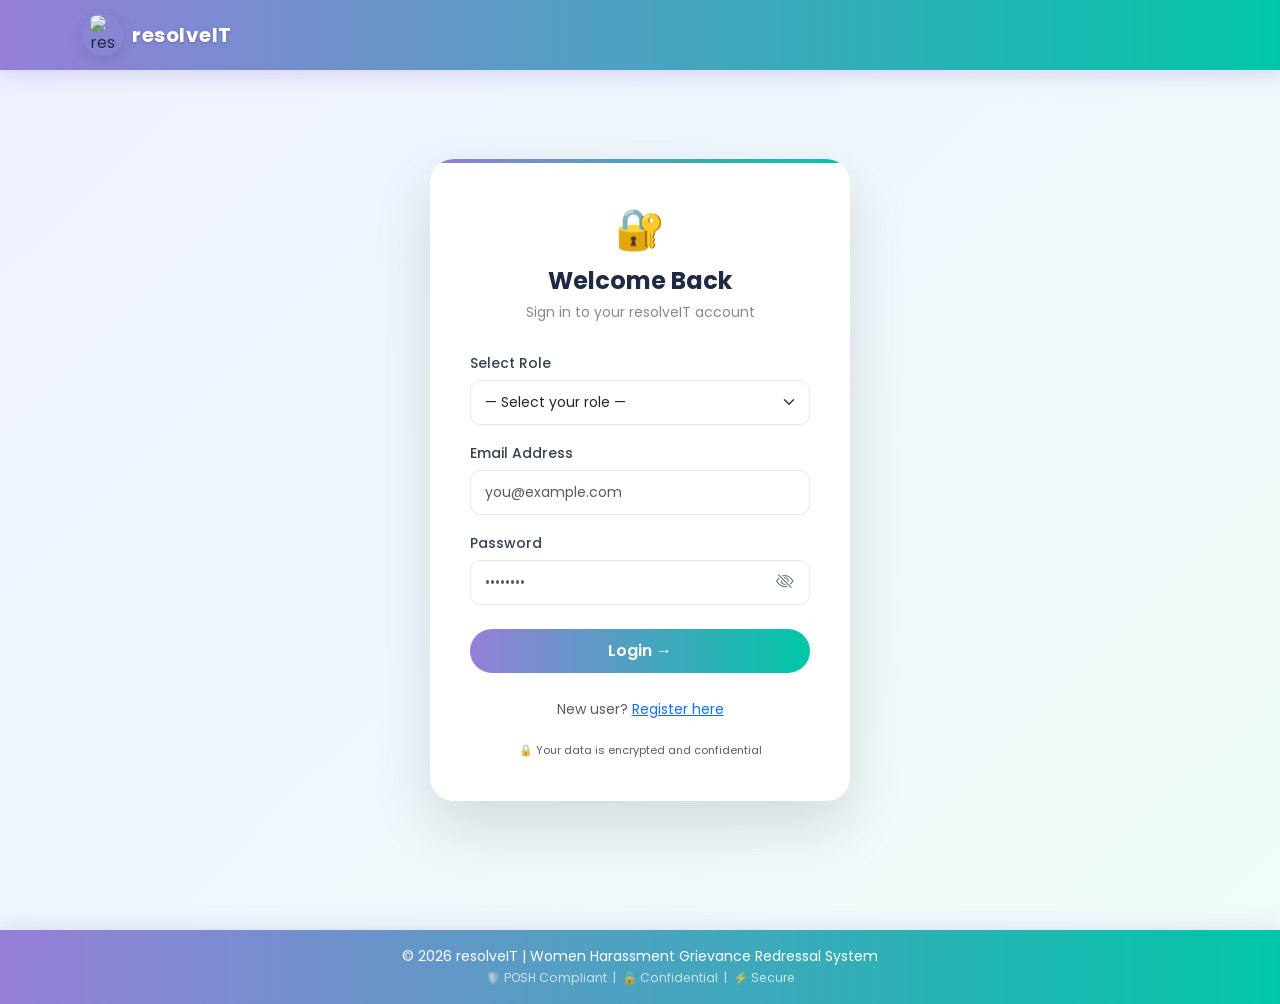
==== commit ebb96436: "Updated case details page in admin dashboard" ====
--- a/admin/case-details.html
+++ b/admin/case-details.html
@@ -36,82 +36,67 @@
                 </a>
             </div>
 
-            <!-- CASE HEADER CARD -->
-            <div class="premium-card">
-                <div class="case-header">
-                    <div>
-                        <h3 id="caseTitle" class="mb-1"></h3>
-                        <p class="text-muted mb-0" style="font-size:13px">Case ID: <code id="caseId"></code></p>
+            <!-- ── ROW 1: Case info (left col-8) + Side panel (right col-4) ── -->
+            <div class="row g-4 mb-4">
+
+                <!-- LEFT: Case header, meta, description, incident details -->
+                <div class="col-lg-8">
+                    <div class="premium-card h-100">
+
+                        <div class="case-header">
+                            <div>
+                                <h3 id="caseTitle" class="mb-1"></h3>
+                                <p class="text-muted mb-0" style="font-size:13px">Case ID: <code id="caseId"></code></p>
+                            </div>
+                            <span class="case-status-badge" id="caseStatus"></span>
+                        </div>
+
+                        <div class="case-meta-grid">
+                            <div><label>Date Filed</label><p id="caseDate"></p></div>
+                            <div><label>Priority</label><p id="casePriority"></p></div>
+                            <div><label>Type</label><p id="caseType"></p></div>
+                            <div><label>Assigned To</label><p id="assignedMemberName"></p></div>
+                            <div><label>Complainant</label><p id="complainantName"></p></div>
+                        </div>
+
+                        <hr>
+
+                        <div class="case-description">
+                            <h6 class="fw-semibold mb-2"><i class="bi bi-card-text me-1"></i> Description</h6>
+                            <p id="caseDescription" style="line-height:1.8;color:#4b5563"></p>
+                        </div>
+
+                        <!-- INCIDENT DETAILS — shown only if any filled -->
+                        <div id="incidentSection" style="display:none">
+                            <hr>
+                            <h6 class="fw-semibold mb-2"><i class="bi bi-geo-alt me-1"></i> Incident Details</h6>
+                            <div id="incidentDetailsDisplay" style="font-size:13px;color:#4b5563"></div>
+                        </div>
+
                     </div>
-                    <span class="case-status-badge" id="caseStatus"></span>
                 </div>
 
-                <div class="case-meta-grid">
-                    <div><label>Date Filed</label><p id="caseDate"></p></div>
-                    <div><label>Priority</label><p id="casePriority"></p></div>
-                    <div><label>Type</label><p id="caseType"></p></div>
-                    <div><label>Assigned To</label><p id="assignedMemberName"></p></div>
-                    <div><label>Complainant</label><p id="complainantName"></p></div>
-                </div>
+                <!-- RIGHT: Assign + Status + Evidence — stacked -->
+                <div class="col-lg-4 d-flex flex-column gap-4">
 
-                <hr>
-
-                <div class="case-description">
-                    <h6 class="fw-semibold mb-2"><i class="bi bi-card-text me-1"></i> Description</h6>
-                    <p id="caseDescription" style="line-height:1.8;color:#4b5563"></p>
-                </div>
-
-                <!-- EVIDENCE FILE SECTION — shown only if file was uploaded -->
-                <div id="evidenceSection" style="display:none">
-                    <hr>
-                    <h6 class="fw-semibold mb-2">
-                        <i class="bi bi-paperclip me-1"></i> Evidence File
-                    </h6>
-                    <div id="evidenceFileDisplay"></div>
-                </div>
-
-                <!-- INCIDENT DETAILS SECTION — shown only if any filled -->
-                <div id="incidentSection" style="display:none">
-                    <hr>
-                    <h6 class="fw-semibold mb-2">
-                        <i class="bi bi-geo-alt me-1"></i> Incident Details
-                    </h6>
-                    <div id="incidentDetailsDisplay" style="font-size:13px;color:#4b5563"></div>
-                </div>
-            </div>
-
-            <!-- STATUS TIMELINE -->
-            <div class="premium-card">
-                <h5 class="mb-3"><i class="bi bi-bar-chart-steps me-2"></i>Case Progress</h5>
-                <div class="timeline">
-                    <div class="timeline-item active" id="tl-Submitted">Submitted</div>
-                    <div style="color:#ccc">→</div>
-                    <div class="timeline-item" id="tl-UnderReview">Under Review</div>
-                    <div style="color:#ccc">→</div>
-                    <div class="timeline-item" id="tl-InInvestigation">In Investigation</div>
-                    <div style="color:#ccc">→</div>
-                    <div class="timeline-item" id="tl-Resolved">Resolved</div>
-                    <div class="timeline-item" id="tl-Escalated" style="background:#fee2e2;color:#991b1b;display:none">Escalated</div>
-                </div>
-            </div>
-
-            <div class="row">
-                <!-- ASSIGN CASE -->
-                <div class="col-lg-6 mb-4">
-                    <div class="premium-card h-100">
-                        <h5 class="mb-3"><i class="bi bi-person-check-fill me-2"></i>Assign Case</h5>
+                    <!-- ASSIGN SECTION — JS controls visibility -->
+                    <div class="premium-card" id="assignSection">
+                        <h5 class="mb-2" id="assignSectionTitle">
+                            <i class="bi bi-person-plus-fill me-2"></i>Assign Case
+                        </h5>
+                        <div id="currentAssignInfo"></div>
                         <label class="form-label">Select Committee Member</label>
                         <select id="assignMember" class="form-select mb-3"></select>
                         <button class="custom-btn w-100" onclick="assignCase()">
-                            Assign to Committee Member
+                            <i class="bi bi-person-check me-1"></i> Assign to Committee Member
                         </button>
                     </div>
-                </div>
 
-                <!-- STATUS CONTROL -->
-                <div class="col-lg-6 mb-4">
-                    <div class="premium-card h-100">
-                        <h5 class="mb-3"><i class="bi bi-arrow-repeat me-2"></i>Update Case Status</h5>
+                    <!-- STATUS SECTION — JS shows only for ESCALATED, hidden otherwise -->
+                    <div class="premium-card" id="statusSection" style="display:none">
+                        <h5 class="mb-3">
+                            <i class="bi bi-arrow-repeat me-2"></i>Update Case Status
+                        </h5>
                         <label class="form-label">New Status</label>
                         <select id="statusControl" class="form-select mb-3">
                             <option value="Under Review">Under Review</option>
@@ -123,13 +108,42 @@
                             Update Status
                         </button>
                     </div>
+
+                    <!-- EVIDENCE FILE — shown only if file was uploaded -->
+                    <div class="premium-card" id="evidenceSection" style="display:none">
+                        <h6 class="fw-semibold mb-3"><i class="bi bi-paperclip me-1"></i> Evidence File</h6>
+                        <div id="evidenceFileDisplay"></div>
+                    </div>
+
                 </div>
             </div>
 
-            <!-- FEEDBACK -->
-            <div class="premium-card">
-                <h5 class="mb-3"><i class="bi bi-star-fill me-2 text-warning"></i>Complainant Feedback</h5>
-                <div id="feedbackContainer"></div>
+            <!-- ── ROW 2: Timeline + Feedback side by side ── -->
+            <div class="row g-4">
+
+                <div class="col-lg-6">
+                    <div class="premium-card h-100">
+                        <h5 class="mb-3"><i class="bi bi-bar-chart-steps me-2"></i>Case Progress</h5>
+                        <div class="timeline flex-wrap">
+                            <div class="timeline-item active" id="tl-Submitted">Submitted</div>
+                            <div style="color:#ccc">→</div>
+                            <div class="timeline-item" id="tl-UnderReview">Under Review</div>
+                            <div style="color:#ccc">→</div>
+                            <div class="timeline-item" id="tl-InInvestigation">In Investigation</div>
+                            <div style="color:#ccc">→</div>
+                            <div class="timeline-item" id="tl-Resolved">Resolved</div>
+                            <div class="timeline-item" id="tl-Escalated" style="background:#fee2e2;color:#991b1b;display:none">Escalated</div>
+                        </div>
+                    </div>
+                </div>
+
+                <div class="col-lg-6">
+                    <div class="premium-card h-100">
+                        <h5 class="mb-3"><i class="bi bi-star-fill me-2 text-warning"></i>Complainant Feedback</h5>
+                        <div id="feedbackContainer"></div>
+                    </div>
+                </div>
+
             </div>
 
         </div>
--- a/assets/style.css
+++ b/assets/style.css
@@ -86,7 +86,7 @@
     width: 46px;
     height: 46px;
     border-radius: 50%;
-    background: rgba(255, 255, 255, 0.95);
+    
     display: flex;
     align-items: center;
     justify-content: center;
@@ -177,7 +177,7 @@
     width: 42px;
     height: 42px;
     border-radius: 50%;
-    background: rgba(255,255,255,0.15);
+    
     display: flex;
     align-items: center;
     justify-content: center;
@@ -474,7 +474,23 @@
     inset: 0;
     background: linear-gradient(135deg, rgba(123, 92, 255, 0.15) 0%, rgba(0, 198, 167, 0.10) 100%);
 }
-
+.hero-section {
+    position: relative;
+    z-index: 1;
+}
+
+.hero-section .container {
+    position: relative;
+    z-index: 5;
+}
+.hero-section::before {
+    pointer-events: none;
+}
+.custom-btn,
+.btn {
+    position: relative;
+    z-index: 10;
+}
 .hero-title {
     font-size: 50px;
     font-weight: 800;
@@ -1974,4 +1990,4 @@
 
 .remove-file:hover {
     opacity: 0.7;
-}+}
